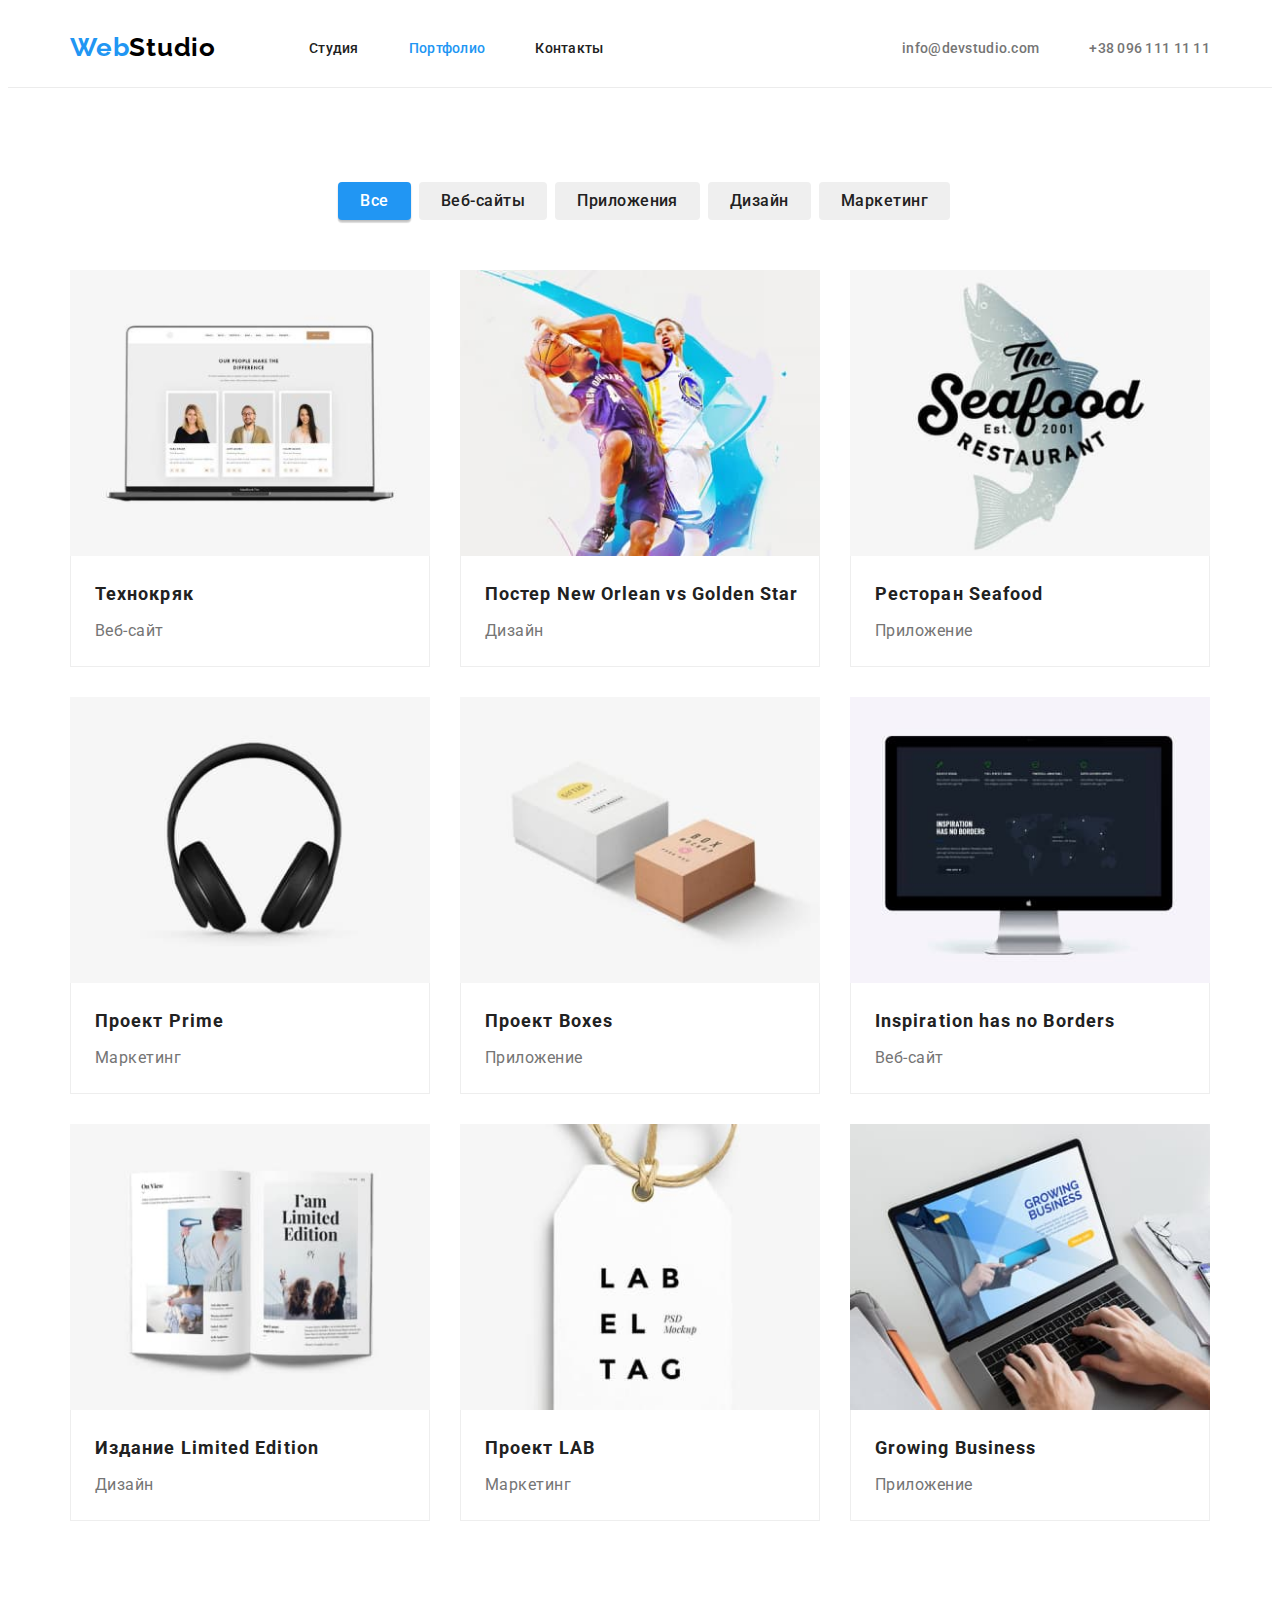
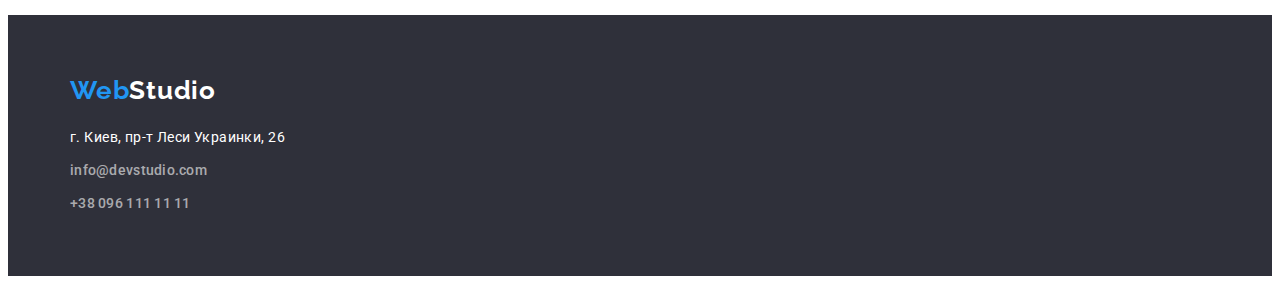
==== portfolio.html @ b9862cbe "adds  previous files" ====
<!DOCTYPE html>
<html lang="ru">
<head>
    <meta charset="UTF-8">
    <meta http-equiv="X-UA-Compatible" content="IE=edge">
    <meta name="viewport" content="width=device-width, initial-scale=1.0">
    <title>Портфолио</title>
    <link rel="preconnect" href="https://fonts.googleapis.com">
    <link rel="preconnect" href="https://fonts.gstatic.com" crossorigin>
    <link href="https://fonts.googleapis.com/css2?family=Raleway:wght@700&family=Roboto:wght@400;500;700;900&display=swap"
        rel="stylesheet">
        <link rel="stylesheet" href="https://cdnjs.cloudflare.com/ajax/libs/modern-normalize/1.1.0/modern-normalize.min.css"
            integrity="sha512-wpPYUAdjBVSE4KJnH1VR1HeZfpl1ub8YT/NKx4PuQ5NmX2tKuGu6U/JRp5y+Y8XG2tV+wKQpNHVUX03MfMFn9Q=="
            crossorigin="anonymous" referrerpolicy="no-referrer" />
        <link rel="stylesheet" href="./css/styles.css">
</head>
<body>
    
<!--Header-->
<header class="site-header">
    <div class="container header-container">
    <nav class="nav">
    <div class="header-navigation">
            <a href="./index.html" class="link-logo link logo-header"><span class="accent-logo">Web</span><span
                class="part-logo">Studio</span></a>
        <ul class="list-nav list header-list">
            <li class="item-nav"><a href="./index.html" class="link">Студия</a></li>
            <li class="item-nav"><a href="./portfolio.html" class="link current">Портфолио</a></li>
            <li class="item-nav"><a href="" class="link">Контакты</a></li>
        </ul>
    </div>
    </nav>
    <ul class="list-direction list header-list-direction">
        <li class="item item-direction"><a href="mailto:info@devstudio.com" class="link">info@devstudio.com</a></li>
        <li class="item item-direction"><a href="tel:+380961111111" class="link">+38 096 111 11 11</a></li>
    </ul>
    </div>
</header>
    <main>
        <!--Section Projects-->
        <section class="projects section">
            <div class="container">
        <ul class="list-filters list"> 
            <li class="item"> <button type="button" class="button-projects button current">Все</button></li>
            <li class="item"><button type="button" class="button-projects button">Веб-сайты</button></li>
            <li class="item"><button type="button" class="button-projects button">Приложения</button></li>
            <li class="item"><button type="button" class="button-projects button">Дизайн</button></li>
            <li class="item"><button type="button" class="button-projects button">Маркетинг</button></li>
        </ul>
        
        <ul class="list-projects list">
                <li class="item item-projects">
                    
                    <a class="link"> <img src="./images-portfolio/technokrjak.jpg" alt="ноутбук с презентацией" width="370" height="294" class="picture-projects">
                    <div class="projects-content">
                        <h2 class="title-projects title">Технокряк</h2>
                    <p class="text">Веб-сайт</p>
                    </div>
                    </a>
                    </li>
                    <li class="item item-projects">
                        <a class="link"> <img src="./images-portfolio/poster.jpg" alt="мужчины играют в баскетбол" width="370" height="294" class="picture-projects">
                        <div class="projects-content">
                            <h2 class="title-projects title">Постер <span lang="en">New Orlean vs Golden Star</span></h2>
                        <p class="text">Дизайн</p>
                    </div>
                    </a>
                        
                    </li>
                        <li class="item item-projects">
        
                            <a class="link"> <img src="./images-portfolio/restaurant.jpg" alt="рыба и логотип ресторана" width="370" height="294" class="picture-projects">
                            <div class="projects-content">
                                <h2 class="title-projects title">Ресторан Seafood</h2>
                            <p class="text">Приложение</p>
                            </div>
                            </a>
                            
                        </li>
                            <li class="item item-projects">
                                
                                <a class="link"> <img src="./images-portfolio/prime.jpg" alt="наушники" width="370" height="294" class="picture-projects">
                                <div class="projects-content">
                                    <h2 class="title-projects title">Проект Prime</h2>
                                <p class="text">Маркетинг</p>
                                </div>
                                </a>
                                
                            </li>
                                <li class="item item-projects">

                                    <a class="link"> <img src="./images-portfolio/boxes.jpg" alt="две коробки" width="370" height="294" class="picture-projects">
                                    <div class="projects-content">
                                        <h2 class="title-projects title">Проект Boxes</h2>
                                    <p class="text">Приложение</p>
                                    </div>
                                    </a>
                                    
                                </li>
                                    <li class="item item-projects">
                                        
                                        <a class="link"> <img src="./images-portfolio/inspiration.jpg" alt="монитор с презентацией" width="370" height="294" class="picture-projects">
                                        <div class="projects-content">
                                            <h2 lang="en" class="title-projects title">Inspiration has no Borders</h2>
                                            <p class="text">Веб-сайт</p>
                                        </div>
                                        </a>
                                        
                                    </li>
                                        <li class="item item-projects">
                                            
                                            <a class="link"> <img src="./images-portfolio/limited-edition.jpg" alt="разворот журнала" width="370" height="294" class="picture-projects">
                                            <div class="projects-content">
                                                <h2 class="title-projects title">Издание <span lang="en"> Limited Edition</span></h2>
                                                <p class="text">Дизайн</p>
                                            </div>
                                            </a>
                                            
                                        </li>
                                            <li class="item item-projects">
                                                
                                                <a class="link"> <img src="./images-portfolio/lab.jpg" alt="бирка с надписью" width="370" height="294" class="picture-projects">
                                                <div class="projects-content">
                                                    <h2 class="title-projects title">Проект <span lang="en">LAB</span></h2>
                                                    <p class="text">Маркетинг</p>
                                                </div>
                                                </a>
                                                
                                            </li>
                                                <li class="item item-projects">
                                                    
                                                    <a class="link"> <img src="./images-portfolio/growing-bussines.jpg" alt="работа на ноутбуке" width="370" height="294" class="picture-projects">
                                                    <div class="projects-content">
                                                        <h2 lang="en" class="title-projects title">Growing Business</h2>
                                                        <p class="text">Приложение</p>
                                                    </div>
                                                    </a>
                                                    
                                                </li>
        </ul>
    </div>
        </section>
    </main>
<!--Footer-->
    <footer class="footer">
    <div class="container">
        <a href="./index.html" class="link-logo link logo-footer"><span class="accent-logo">Web</span><span
                class="part-logo">Studio</span></a>
        <address class="address footer-address">г. Киев, пр-т Леси Украинки, 26</address>
        <ul class="list-direction list">
            <li class="item footer-item"><a href="mailto:info@devstudio.com" class="link">info@devstudio.com</a></li>
            <li class="item footer-item"><a href="tel:+380961111111" class="link">+38 096 111 11 11</a></li>
        </ul>
    </div>
    </footer>

</body>
</html>
---- css/styles.css ----
:root {
  --primary-text-color: #757575;
  --secondary-text-color: #212121;
  --accent-text-color: #2196f3;
  --white-color: #ffffff;
  --background-aditional-color: #f5f4fa;
  --background-accent-color: #2f303a;
  --secondary-logo-color: #000000;
  --header-border-color: #ececec;
  --border-color: #eeeeee;
}
html {
  box-sizing: border-box;
}
*,
*::before,
*::after {
  box-sizing: inherit;
}
p,
h1,
h2,
h3,
h4,
h5,
h6 {
  margin: 0;
}

ul {
  margin: 0;
  padding: 0;
  list-style: none;
}
img {
  display: block;
  max-width: 100%;
  height: auto;
}
address {
  font-style: normal;
}
body {
  background-color: var(--white-color);
  color: var(--primary-text-color);
  font-family: Roboto, Sans-serif;
}
.title {
  color: var(--secondary-text-color);
}
.link {
  text-decoration: none;
}
.button {
  font-family: inherit;
  cursor: pointer;
}
.button:hover,
.button:focus {
  color: var(--white-color);
  background-color: var(--accent-text-color);
}
.container {
  width: 1170px;
  padding-left: 15px;
  padding-right: 15px;
  margin: 0 auto;
}
.title-container {
  margin-bottom: 50px;
}
.section {
  padding-top: 94px;
  padding-bottom: 94px;
}

/* ------------------------------------------------header---------------------------------*/

.header-container {
  display: flex;
  align-items: center;
  justify-content: space-between;
}
.header-navigation {
  display: flex;
  align-items: center;
}
.header-list {
  display: flex;
  align-items: center;
}
.header-list-direction {
  display: flex;
  align-items: center;
  margin-left: auto;
}
.site-header {
  border-bottom: 1px solid var(--header-border-color);
  padding-top: 24px;
  padding-bottom: 25px;
}

/*--------------------------------------------------logo-----------------------------------*/

.nav .link-logo {
  font-family: Raleway, sans-serif;
  font-weight: 700;
  font-size: 26px;
  line-height: 1.17;
  letter-spacing: 0.03em;
  text-decoration: none;
}
.accent-logo {
  color: var(--accent-text-color);
}
.part-logo {
  color: var(--secondary-logo-color);
}
.logo-header {
  margin-right: 93px;
}
/*------------------------------------------------navigation----------------------------------*/
.list-nav .link {
  color: var(--secondary-text-color);
  font-weight: 500;
  font-size: 14px;
  line-height: 1.14;
  letter-spacing: 0.02em;
}
.item-nav {
  margin-right: 50px;
}
.item-nav:last-child {
  margin-right: 0;
}
.current.link {
  color: var(--accent-text-color);
}
.link:hover,
.link:focus {
  color: var(--accent-text-color);
}
/*------------------------------------------------direction----------------------------------*/
.list-direction .link {
  color: inherit;
  font-weight: 500;
  font-size: 14px;
  line-height: 1.14;
  letter-spacing: 0.02em;
}
.list-direction .link:hover,
.list-direction .link:focus {
  color: var(--accent-text-color);
}
.item-direction {
  margin-right: 50px;
}
.item-direction:last-child {
  margin-right: 0;
}
/*------------------------------------------------hero----------------------------------*/

.hero {
  background-color: var(--background-accent-color);
  padding-top: 200px;
  padding-bottom: 200px;
}
.hero-title {
  color: var(--white-color);
  background-color: var(--background-accent-color);
  font-weight: 900;
  font-size: 44px;
  line-height: 1.36;
  letter-spacing: 0.06em;
  text-align: center;
  text-transform: uppercase;
  margin-bottom: 30px;
  max-width: 696px;
  margin-left: auto;
  margin-right: auto;
}

.button-hero {
  display: block;
  margin: 0 auto;
  font-weight: 700;
  min-width: 200px;
  min-height: 50px;
  border-radius: 4px;
  padding: 10px 32px;
  cursor: pointer;
  background-color: var(--accent-text-color);
  color: var(--white-color);
}
/*------------------------------------------------Benefits----------------------------------*/
.benefits-title {
  font-weight: 700;
  font-size: 14px;
  line-height: 1.14;
  letter-spacing: 0.03em;
  text-transform: uppercase;
  color: var(--secondary-text-color);
  margin-bottom: 10px;
}
.benefits .text {
  font-size: 14px;
  line-height: 1.71;
  letter-spacing: 0.03em;
}

.list-benefits {
  display: flex;
  flex-wrap: wrap;
  margin-left: -30px;
}
.benefits-item {
  flex-basis: calc(100% / 4 - 30px);
  margin-left: 30px;
}
/*------------------------------------------------work----------------------------------*/
.work {
  padding-top: 0;
}
.work .title {
  font-weight: 700;
  font-size: 36px;
  line-height: 1.16;
  text-align: center;
  letter-spacing: 0.03em;
  color: var(--secondary-text-color);
  margin-bottom: 50px;
}
.list-work {
  display: flex;
  flex-wrap: wrap;
  margin-left: -30px;
  margin-top: -30px;
}
.item-work {
  flex-basis: calc(100% / 3 - 30px);
  margin-left: 30px;
  margin-top: 30px;
}
/*------------------------------------------------team----------------------------------*/
.team .title {
  font-weight: 700;
  font-size: 36px;
  line-height: 1.16;
  text-align: center;
  letter-spacing: 0.03em;
  color: var(--secondary-text-color);
}
.team-title {
  font-weight: 500;
  font-size: 16px;
  line-height: 1.18;
  text-align: center;
  letter-spacing: 0.03em;
  color: var(--secondary-text-color);
  margin-bottom: 10px;
}
.team .text {
  font-size: 16px;
  line-height: 1.18;
  text-align: center;
  letter-spacing: 0.03em;
}
.picture-team {
  display: block;
  max-width: 100%;
  height: auto;
}
.list-team {
  display: flex;
  flex-wrap: wrap;
  margin-left: -30px;
  margin-top: -30px;
}
.item-team {
  flex-basis: calc(100% / 4 - 30px);
  margin-left: 30px;
  margin-top: 30px;
}

.item-team-content {
  padding-top: 30px;
  padding-bottom: 30px;
  background: var(--white-color);
  box-shadow: 0px 1px 3px rgba(0, 0, 0, 0.12), 0px 1px 1px rgba(0, 0, 0, 0.14),
    0px 2px 1px rgba(0, 0, 0, 0.2);
  border-radius: 0px 0px 4px 4px;
}

/*------------------------------------------------footer----------------------------------*/
.footer .link-logo {
  font-family: Raleway, sans-serif;
  font-weight: 700;
  font-size: 26px;
  line-height: 1.19;
  letter-spacing: 0.03em;
  text-decoration: none;
}
.footer .accent-logo {
  color: var(--accent-text-color);
}
.footer .part-logo {
  color: var(--white-color);
}
.footer .address {
  font-weight: 400;
  font-size: 14px;
  line-height: 1.71;
  letter-spacing: 0.03em;
  color: var(--white-color);
}
.footer {
  background-color: var(--background-accent-color);
  padding-top: 60px;
  padding-bottom: 60px;
}

.footer .list-direction {
  font-size: 14px;
  font-weight: 400;
  line-height: 1.71;
  letter-spacing: 0.03em;
  color: rgba(255, 255, 255, 0.6);
}

.footer-address {
  margin-top: 20px;
  margin-bottom: 9px;
}
.footer-item {
  margin-bottom: 9px;
}
.footer-item:last-child {
  margin-bottom: 0;
}
/*------------------------------------------------Portfolio Projects----------------------------------*/
.projects {
  padding-top: 94px;
  padding-bottom: 94px;
}
.list-filters {
  display: flex;
  justify-content: center;
  margin-bottom: 50px;
}

.button-projects {
  border: none;
  display: inline-block;
  padding: 6px 22px;
  border-radius: 4px;
  font-weight: 500;
  font-size: 16px;
  line-height: 1.62;
  text-align: center;
  letter-spacing: 0.03em;
  color: var(--secondary-text-color);
  margin-left: 8px;
}
.current.button {
  color: var(--white-color);
  background-color: var(--accent-text-color);
  width: 73px;
  box-shadow: 0px 3px 1px rgba(0, 0, 0, 0.1), 0px 1px 2px rgba(0, 0, 0, 0.08),
    0px 2px 2px rgba(0, 0, 0, 0.12);
}
.title-projects {
  font-weight: 700;
  font-size: 18px;
  line-height: 2;
  letter-spacing: 0.06em;
  color: var(--secondary-text-color);
}
.list-projects .text {
  font-size: 16px;
  line-height: 1.87;
  letter-spacing: 0.03em;
  color: var(--primary-text-color);
}
.list-projects {
  display: flex;
  flex-wrap: wrap;
  margin-left: -30px;
  margin-top: -30px;
}
.item-projects {
  flex-basis: calc(100% / 3 - 30px);
  margin-left: 30px;
  margin-top: 30px;
}
.projects-content {
  padding-top: 20px;
  padding-bottom: 20px;
  padding-left: 24px;
  border-bottom: 1px solid var(--border-color);
  border-left: 1px solid var(--border-color);
  border-right: 1px solid var(--border-color);
}
.title-projects {
  margin-bottom: 4px;
}
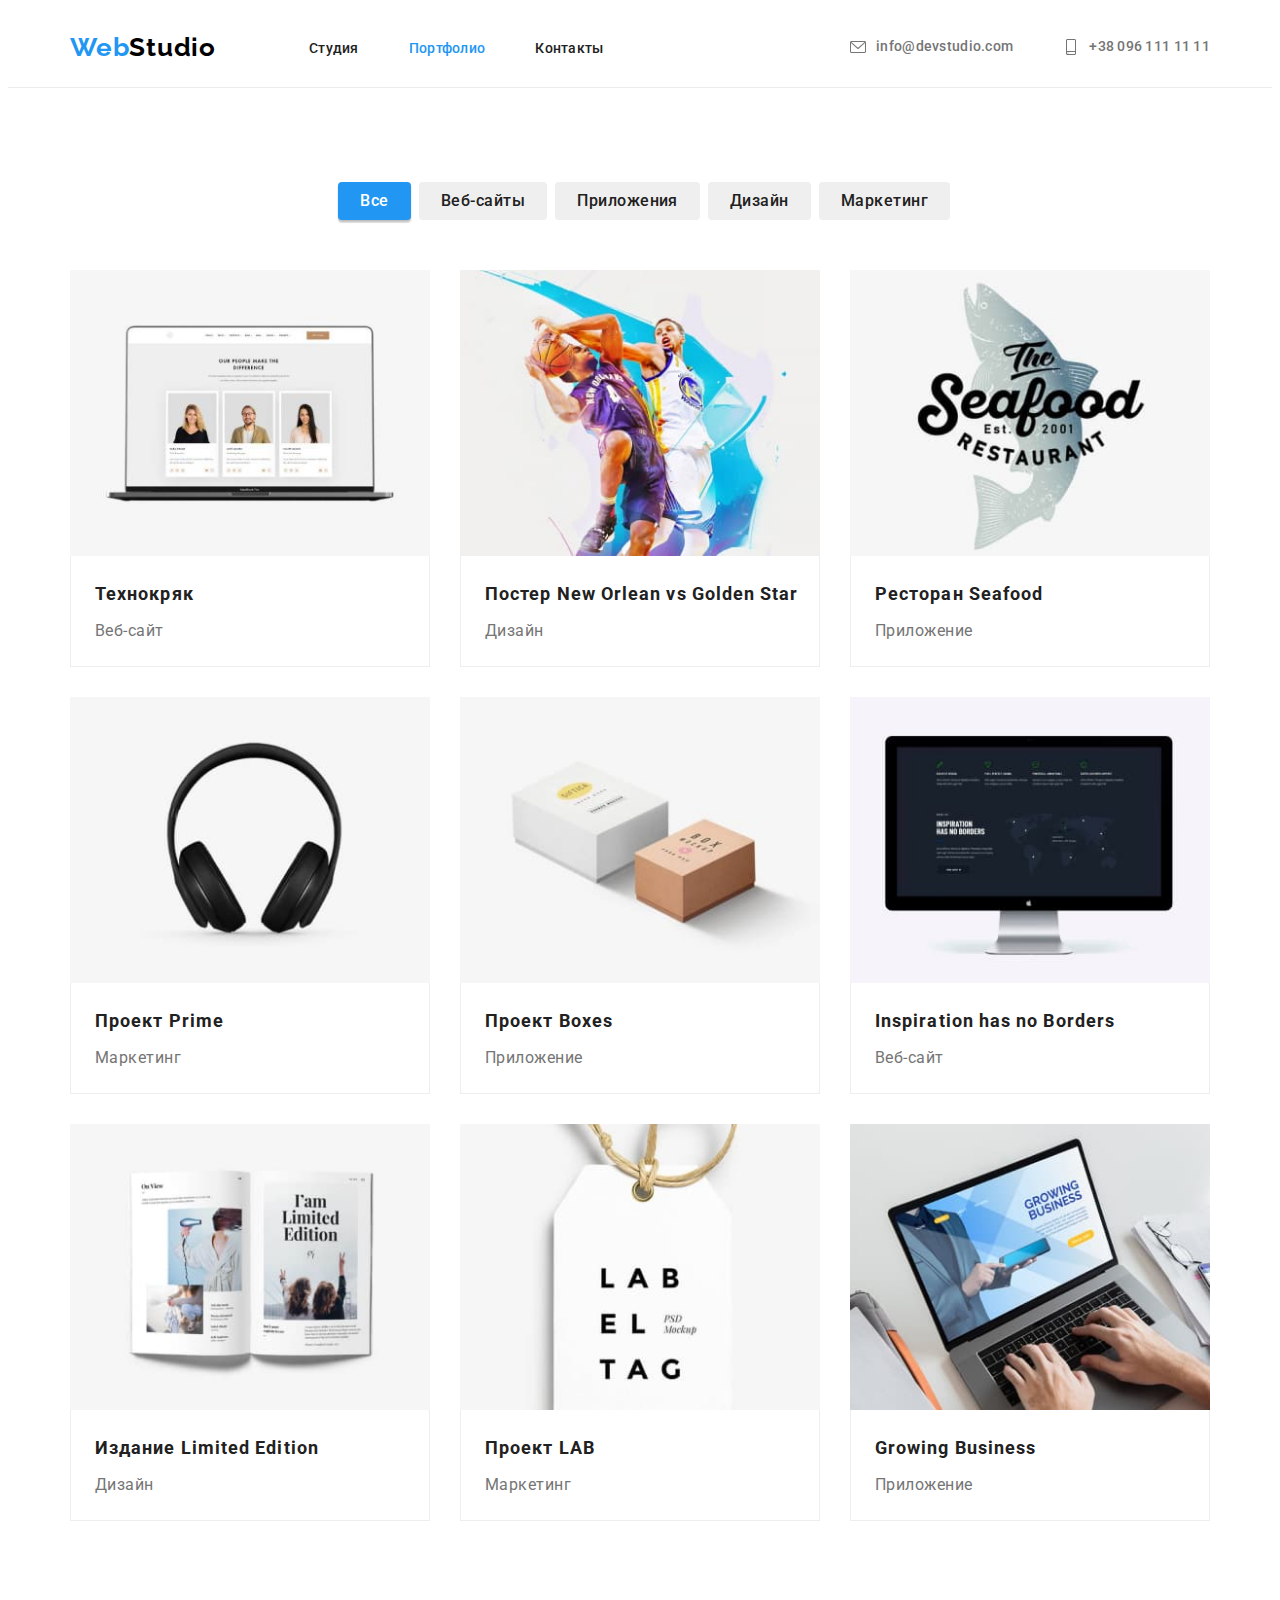
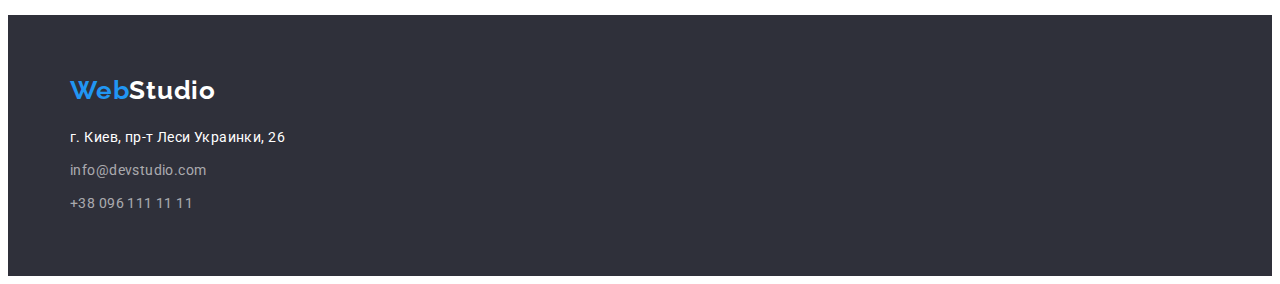
==== commit 6ad86f93: "adds svg in team section" ====
--- a/portfolio.html
+++ b/portfolio.html
@@ -24,15 +24,21 @@
             <a href="./index.html" class="link-logo link logo-header"><span class="accent-logo">Web</span><span
                 class="part-logo">Studio</span></a>
         <ul class="list-nav list header-list">
-            <li class="item-nav"><a href="./index.html" class="link">Студия</a></li>
-            <li class="item-nav"><a href="./portfolio.html" class="link current">Портфолио</a></li>
-            <li class="item-nav"><a href="" class="link">Контакты</a></li>
+            <li class="item-nav"><a href="./index.html" class="link-nav link">Студия</a></li>
+            <li class="item-nav"><a href="./portfolio.html" class="link-nav link current">Портфолио</a></li>
+            <li class="item-nav"><a href="" class="link-nav link">Контакты</a></li>
         </ul>
     </div>
     </nav>
     <ul class="list-direction list header-list-direction">
-        <li class="item item-direction"><a href="mailto:info@devstudio.com" class="link">info@devstudio.com</a></li>
-        <li class="item item-direction"><a href="tel:+380961111111" class="link">+38 096 111 11 11</a></li>
+        <li class="item item-direction"><a href="mailto:info@devstudio.com" class="link link-direction"> <svg
+                    class="direction-icon" width="16" height="16">
+                    <use href="./images/icons.svg#icon-envelope"></use>
+                </svg>info@devstudio.com</a></li>
+        <li class="item item-direction"><a href="tel:+380961111111" class="link link-direction"> <svg class="direction-icon"
+                    width="16" height="16">
+                    <use href="./images/icons.svg#icon-smartphone"></use>
+                </svg>+38 096 111 11 11</a></li>
     </ul>
     </div>
 </header>
@@ -148,8 +154,8 @@
                 class="part-logo">Studio</span></a>
         <address class="address footer-address">г. Киев, пр-т Леси Украинки, 26</address>
         <ul class="list-direction list">
-            <li class="item footer-item"><a href="mailto:info@devstudio.com" class="link">info@devstudio.com</a></li>
-            <li class="item footer-item"><a href="tel:+380961111111" class="link">+38 096 111 11 11</a></li>
+            <li class="item footer-item"><a href="mailto:info@devstudio.com" class="link link-footer">info@devstudio.com</a></li>
+            <li class="item footer-item"><a href="tel:+380961111111" class="link link-footer">+38 096 111 11 11</a></li>
         </ul>
     </div>
     </footer>
--- a/css/styles.css
+++ b/css/styles.css
@@ -8,6 +8,7 @@
   --secondary-logo-color: #000000;
   --header-border-color: #ececec;
   --border-color: #eeeeee;
+  --background-hero-color: #c4c4c4;
 }
 html {
   box-sizing: border-box;
@@ -73,7 +74,9 @@
   padding-top: 94px;
   padding-bottom: 94px;
 }
-
+svg {
+  fill: currentColor;
+}
 /* ------------------------------------------------header---------------------------------*/
 
 .header-container {
@@ -136,38 +139,60 @@
 .current.link {
   color: var(--accent-text-color);
 }
-.link:hover,
-.link:focus {
+.link-nav:hover,
+.link-nav:focus {
   color: var(--accent-text-color);
 }
 /*------------------------------------------------direction----------------------------------*/
-.list-direction .link {
+.link-direction {
+  display: flex;
+  align-items: center;
   color: inherit;
   font-weight: 500;
   font-size: 14px;
   line-height: 1.14;
   letter-spacing: 0.02em;
 }
-.list-direction .link:hover,
-.list-direction .link:focus {
-  color: var(--accent-text-color);
-}
+
 .item-direction {
+  display: flex;
   margin-right: 50px;
 }
 .item-direction:last-child {
   margin-right: 0;
 }
+.link-direction:hover,
+.link-direction:focus {
+  color: var(--accent-text-color);
+}
+.direction-icon {
+  fill: currentColor;
+  margin-right: 10px;
+}
+
 /*------------------------------------------------hero----------------------------------*/
 
 .hero {
-  background-color: var(--background-accent-color);
   padding-top: 200px;
   padding-bottom: 200px;
-}
+  max-width: 1600px;
+  min-height: 600px;
+  margin-left: auto;
+  margin-right: auto;
+  background-color: var(--background-hero-color);
+  background-image: linear-gradient(
+      to right,
+      rgba(47, 48, 58, 0.4),
+      rgba(47, 48, 58, 0.4)
+    ),
+    url("../images/background-hero.jpg");
+  background-size: cover;
+  background-repeat: no-repeat;
+  background-position: center;
+}
+
 .hero-title {
   color: var(--white-color);
-  background-color: var(--background-accent-color);
   font-weight: 900;
   font-size: 44px;
   line-height: 1.36;
@@ -212,10 +237,22 @@
   display: flex;
   flex-wrap: wrap;
   margin-left: -30px;
+  margin-top: -30px;
 }
 .benefits-item {
   flex-basis: calc(100% / 4 - 30px);
   margin-left: 30px;
+  margin-top: 30px;
+}
+.benefits-item-block {
+  display: flex;
+  max-width: 270px;
+  height: 120px;
+  background-color: #f5f4fa;
+  margin-bottom: 30px;
+}
+.benefits-icon {
+  margin: auto;
 }
 /*------------------------------------------------work----------------------------------*/
 .work {
@@ -242,6 +279,13 @@
   margin-top: 30px;
 }
 /*------------------------------------------------team----------------------------------*/
+.team {
+  max-width: 1600px;
+  min-height: 708px;
+  margin-left: auto;
+  margin-right: auto;
+  background-color: var(--background-aditional-color);
+}
 .team .title {
   font-weight: 700;
   font-size: 36px;
@@ -264,6 +308,7 @@
   line-height: 1.18;
   text-align: center;
   letter-spacing: 0.03em;
+  margin-bottom: 16px;
 }
 .picture-team {
   display: block;
@@ -290,7 +335,32 @@
     0px 2px 1px rgba(0, 0, 0, 0.2);
   border-radius: 0px 0px 4px 4px;
 }
-
+.team-social-list {
+  display: flex;
+  justify-content: center;
+}
+.team-social-item {
+  display: flex;
+  width: 44px;
+  height: 44px;
+}
+.team-social-item + .team-social-item {
+  margin-left: 10px;
+}
+.team-social-link {
+  width: 100%;
+  height: 100%;
+  border-radius: 50%;
+  display: flex;
+  align-items: center;
+  justify-content: center;
+  color: #afb1b8;
+}
+.team-social-link:hover,
+.team-social-link:focus {
+  background-color: var(--accent-text-color);
+  color: var(--white-color);
+}
 /*------------------------------------------------footer----------------------------------*/
 .footer .link-logo {
   font-family: Raleway, sans-serif;
@@ -336,6 +406,17 @@
 }
 .footer-item:last-child {
   margin-bottom: 0;
+}
+.link-footer {
+  font-weight: 400;
+  font-size: 14px;
+  line-height: 1.71;
+  letter-spacing: 0.03em;
+  color: rgba(255, 255, 255, 0.6);
+}
+.link-footer:hover,
+.link-footer:focus {
+  color: var(--accent-text-color);
 }
 /*------------------------------------------------Portfolio Projects----------------------------------*/
 .projects {
@@ -361,6 +442,15 @@
   color: var(--secondary-text-color);
   margin-left: 8px;
 }
+.button-projects:hover {
+  box-shadow: 0px 3px 1px rgba(0, 0, 0, 0.1), 0px 1px 2px rgba(0, 0, 0, 0.08),
+    0px 2px 2px rgba(0, 0, 0, 0.12);
+}
+.button-projects:focus {
+  box-shadow: 0px 3px 1px rgba(0, 0, 0, 0.1), 0px 1px 2px rgba(0, 0, 0, 0.08),
+    0px 2px 2px rgba(0, 0, 0, 0.12);
+}
+
 .current.button {
   color: var(--white-color);
   background-color: var(--accent-text-color);
@@ -368,6 +458,14 @@
   box-shadow: 0px 3px 1px rgba(0, 0, 0, 0.1), 0px 1px 2px rgba(0, 0, 0, 0.08),
     0px 2px 2px rgba(0, 0, 0, 0.12);
 }
+.current.button:hover {
+  box-shadow: 0px 3px 1px rgba(0, 0, 0, 0.1), 0px 1px 2px rgba(0, 0, 0, 0.08),
+    0px 2px 2px rgba(0, 0, 0, 0.12);
+}
+.current.button:focus {
+  box-shadow: 0px 3px 1px rgba(0, 0, 0, 0.1), 0px 1px 2px rgba(0, 0, 0, 0.08),
+    0px 2px 2px rgba(0, 0, 0, 0.12);
+}
 .title-projects {
   font-weight: 700;
   font-size: 18px;
@@ -391,6 +489,10 @@
   flex-basis: calc(100% / 3 - 30px);
   margin-left: 30px;
   margin-top: 30px;
+}
+.item-projects:hover {
+  box-shadow: 0px 3px 1px rgba(0, 0, 0, 0.1), 0px 1px 2px rgba(0, 0, 0, 0.08),
+    0px 2px 2px rgba(0, 0, 0, 0.12);
 }
 .projects-content {
   padding-top: 20px;
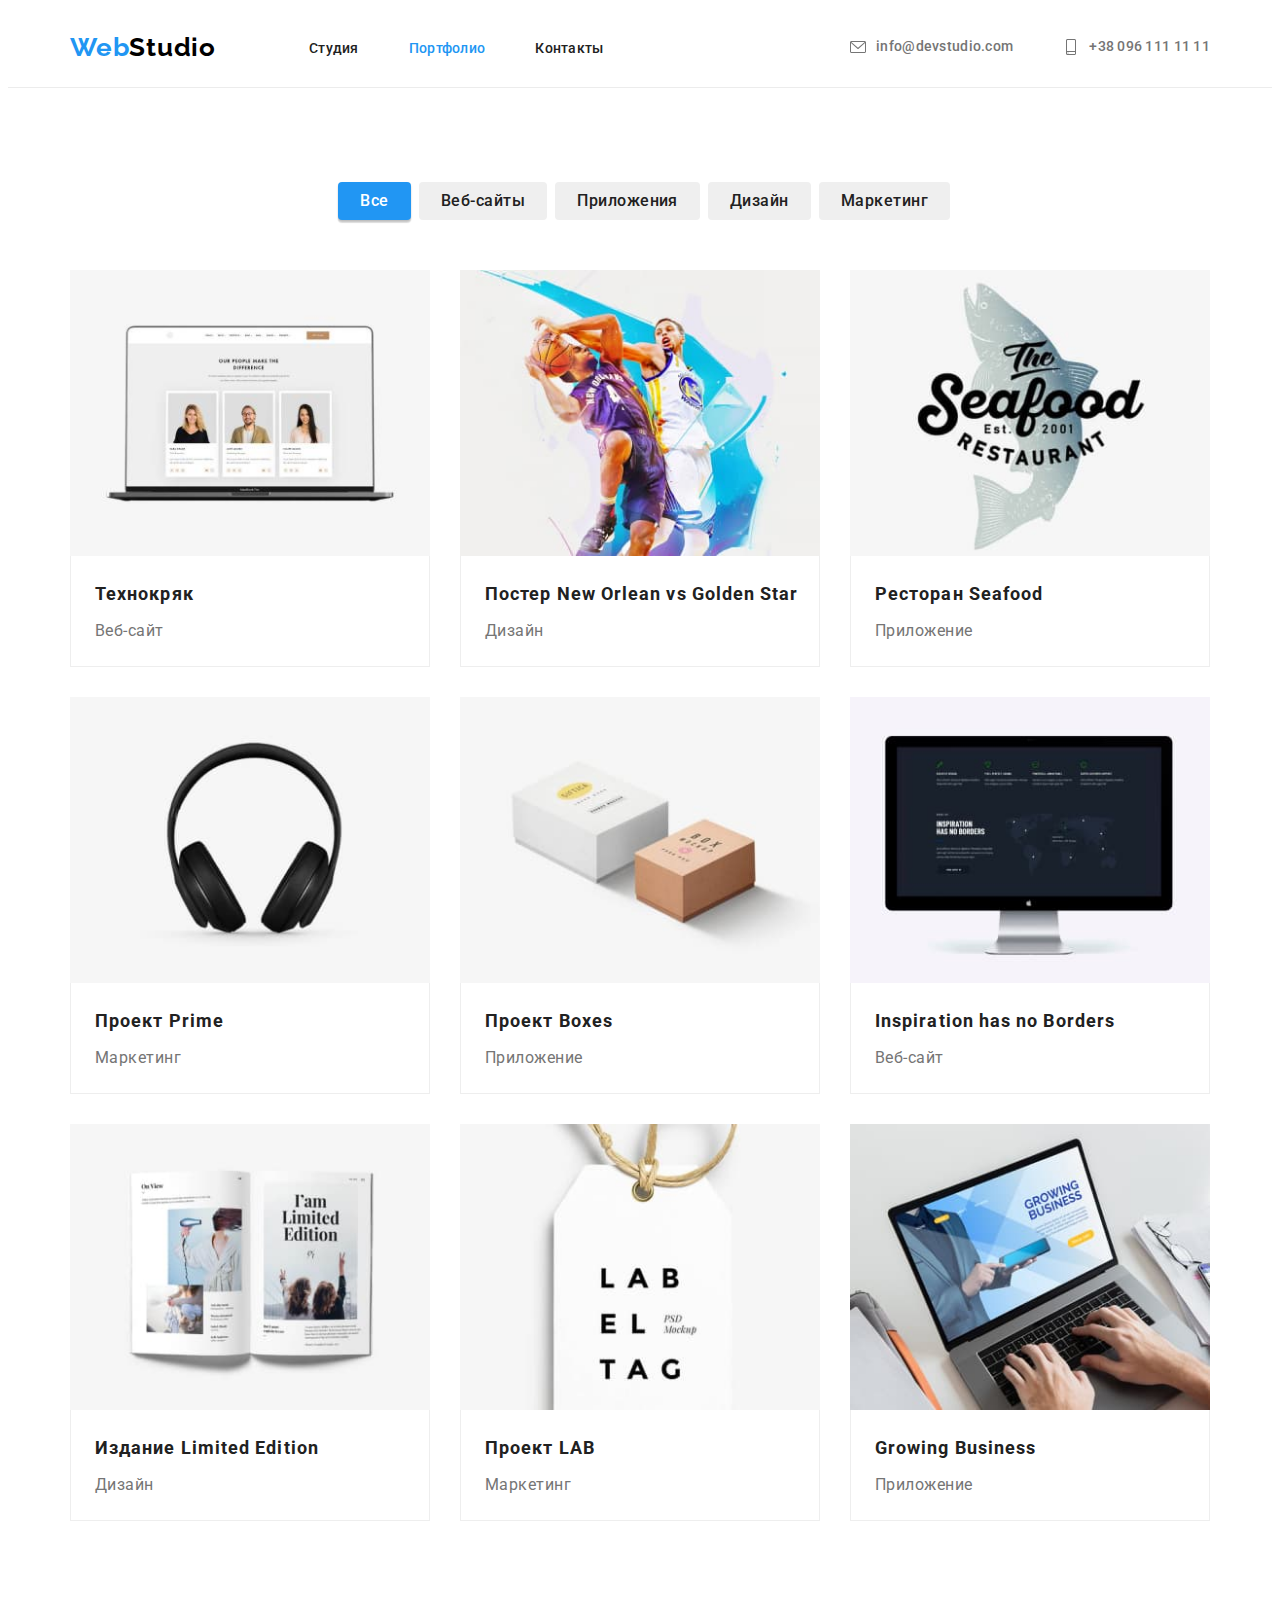
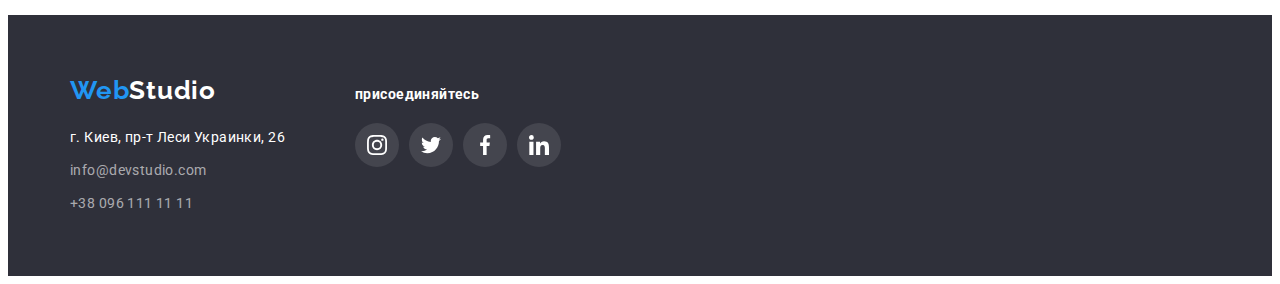
==== commit d4b097ed: "sets final changes" ====
--- a/portfolio.html
+++ b/portfolio.html
@@ -57,7 +57,7 @@
         <ul class="list-projects list">
                 <li class="item item-projects">
                     
-                    <a class="link"> <img src="./images-portfolio/technokrjak.jpg" alt="ноутбук с презентацией" width="370" height="294" class="picture-projects">
+                    <a class="link link-projects"> <img src="./images-portfolio/technokrjak.jpg" alt="ноутбук с презентацией" width="370" height="294" class="picture-projects">
                     <div class="projects-content">
                         <h2 class="title-projects title">Технокряк</h2>
                     <p class="text">Веб-сайт</p>
@@ -65,7 +65,7 @@
                     </a>
                     </li>
                     <li class="item item-projects">
-                        <a class="link"> <img src="./images-portfolio/poster.jpg" alt="мужчины играют в баскетбол" width="370" height="294" class="picture-projects">
+                        <a class="link link-projects"> <img src="./images-portfolio/poster.jpg" alt="мужчины играют в баскетбол" width="370" height="294" class="picture-projects">
                         <div class="projects-content">
                             <h2 class="title-projects title">Постер <span lang="en">New Orlean vs Golden Star</span></h2>
                         <p class="text">Дизайн</p>
@@ -75,7 +75,7 @@
                     </li>
                         <li class="item item-projects">
         
-                            <a class="link"> <img src="./images-portfolio/restaurant.jpg" alt="рыба и логотип ресторана" width="370" height="294" class="picture-projects">
+                            <a class="link link-projects"> <img src="./images-portfolio/restaurant.jpg" alt="рыба и логотип ресторана" width="370" height="294" class="picture-projects">
                             <div class="projects-content">
                                 <h2 class="title-projects title">Ресторан Seafood</h2>
                             <p class="text">Приложение</p>
@@ -85,7 +85,7 @@
                         </li>
                             <li class="item item-projects">
                                 
-                                <a class="link"> <img src="./images-portfolio/prime.jpg" alt="наушники" width="370" height="294" class="picture-projects">
+                                <a class="link link-projects"> <img src="./images-portfolio/prime.jpg" alt="наушники" width="370" height="294" class="picture-projects">
                                 <div class="projects-content">
                                     <h2 class="title-projects title">Проект Prime</h2>
                                 <p class="text">Маркетинг</p>
@@ -95,7 +95,7 @@
                             </li>
                                 <li class="item item-projects">
 
-                                    <a class="link"> <img src="./images-portfolio/boxes.jpg" alt="две коробки" width="370" height="294" class="picture-projects">
+                                    <a class="link link-projects"> <img src="./images-portfolio/boxes.jpg" alt="две коробки" width="370" height="294" class="picture-projects">
                                     <div class="projects-content">
                                         <h2 class="title-projects title">Проект Boxes</h2>
                                     <p class="text">Приложение</p>
@@ -105,7 +105,7 @@
                                 </li>
                                     <li class="item item-projects">
                                         
-                                        <a class="link"> <img src="./images-portfolio/inspiration.jpg" alt="монитор с презентацией" width="370" height="294" class="picture-projects">
+                                        <a class="link link-projects"> <img src="./images-portfolio/inspiration.jpg" alt="монитор с презентацией" width="370" height="294" class="picture-projects">
                                         <div class="projects-content">
                                             <h2 lang="en" class="title-projects title">Inspiration has no Borders</h2>
                                             <p class="text">Веб-сайт</p>
@@ -115,7 +115,7 @@
                                     </li>
                                         <li class="item item-projects">
                                             
-                                            <a class="link"> <img src="./images-portfolio/limited-edition.jpg" alt="разворот журнала" width="370" height="294" class="picture-projects">
+                                            <a class="link link-projects"> <img src="./images-portfolio/limited-edition.jpg" alt="разворот журнала" width="370" height="294" class="picture-projects">
                                             <div class="projects-content">
                                                 <h2 class="title-projects title">Издание <span lang="en"> Limited Edition</span></h2>
                                                 <p class="text">Дизайн</p>
@@ -125,7 +125,7 @@
                                         </li>
                                             <li class="item item-projects">
                                                 
-                                                <a class="link"> <img src="./images-portfolio/lab.jpg" alt="бирка с надписью" width="370" height="294" class="picture-projects">
+                                                <a class="link link-projects"> <img src="./images-portfolio/lab.jpg" alt="бирка с надписью" width="370" height="294" class="picture-projects">
                                                 <div class="projects-content">
                                                     <h2 class="title-projects title">Проект <span lang="en">LAB</span></h2>
                                                     <p class="text">Маркетинг</p>
@@ -135,7 +135,7 @@
                                             </li>
                                                 <li class="item item-projects">
                                                     
-                                                    <a class="link"> <img src="./images-portfolio/growing-bussines.jpg" alt="работа на ноутбуке" width="370" height="294" class="picture-projects">
+                                                    <a class="link link-projects"> <img src="./images-portfolio/growing-bussines.jpg" alt="работа на ноутбуке" width="370" height="294" class="picture-projects">
                                                     <div class="projects-content">
                                                         <h2 lang="en" class="title-projects title">Growing Business</h2>
                                                         <p class="text">Приложение</p>
@@ -149,15 +149,44 @@
     </main>
 <!--Footer-->
     <footer class="footer">
-    <div class="container">
-        <a href="./index.html" class="link-logo link logo-footer"><span class="accent-logo">Web</span><span
-                class="part-logo">Studio</span></a>
-        <address class="address footer-address">г. Киев, пр-т Леси Украинки, 26</address>
-        <ul class="list-direction list">
-            <li class="item footer-item"><a href="mailto:info@devstudio.com" class="link link-footer">info@devstudio.com</a></li>
-            <li class="item footer-item"><a href="tel:+380961111111" class="link link-footer">+38 096 111 11 11</a></li>
-        </ul>
-    </div>
+        <div class="container footer-container">
+            <div class="address-block">
+                <a href="./index.html" class="link-logo link logo-footer"><span class="accent-logo">Web</span><span
+                        class="part-logo">Studio</span></a>
+                <address class="address footer-address">г. Киев, пр-т Леси Украинки, 26</address>
+                <ul class="list-direction list">
+                    <li class="item footer-item"><a href="mailto:info@devstudio.com"
+                            class="link link-footer">info@devstudio.com</a></li>
+                    <li class="item footer-item"><a href="tel:+380961111111" class="link link-footer">+38 096 111 11 11</a>
+                    </li>
+                </ul>
+            </div>
+            <div class="join">
+                <h3 class="join-title">присоединяйтесь</h3>
+                <ul class="join-list list">
+                    <li class="join-item">
+                        <a href="" class="join-link link"> <svg class="join-icon" width="20" height="20">
+                                <use href="./images/icons.svg#icon-instagram"></use>
+                            </svg></a>
+                    </li>
+                    <li class="join-item">
+                        <a href="" class="join-link link"> <svg class="join-icon" width="20" height="20">
+                                <use href="./images/icons.svg#icon-twitter"></use>
+                            </svg></a>
+                    </li>
+                    <li class="join-item">
+                        <a href="" class="join-link link"> <svg class="join-icon" width="20" height="20">
+                                <use href="./images/icons.svg#icon-facebook"></use>
+                            </svg></a>
+                    </li>
+                    <li class="join-item">
+                        <a href="" class="join-link link"> <svg class="join-icon" width="20" height="20">
+                                <use href="./images/icons.svg#icon-linkedin"></use>
+                            </svg></a>
+                    </li>
+                </ul>
+            </div>
+        </div>
     </footer>
 
 </body>
--- a/css/styles.css
+++ b/css/styles.css
@@ -246,14 +246,14 @@
 }
 .benefits-item-block {
   display: flex;
+  justify-content: center;
+  align-items: center;
   max-width: 270px;
   height: 120px;
   background-color: #f5f4fa;
   margin-bottom: 30px;
 }
-.benefits-icon {
-  margin: auto;
-}
+
 /*------------------------------------------------work----------------------------------*/
 .work {
   padding-top: 0;
@@ -361,6 +361,51 @@
   background-color: var(--accent-text-color);
   color: var(--white-color);
 }
+/*------------------------------------------------clents----------------------------------*/
+.title-clients {
+  font-weight: 700;
+  font-size: 36px;
+  line-height: 1.16;
+  text-align: center;
+  letter-spacing: 0.03em;
+  color: var(--secondary-text-color);
+  margin-bottom: 50px;
+}
+.list-clients {
+  display: flex;
+  justify-content: center;
+  align-items: center;
+}
+.item-clients {
+  width: 170px;
+  height: 92px;
+  display: flex;
+  justify-content: center;
+  align-items: center;
+}
+
+.item-clients + .item-clients {
+  margin-left: 30px;
+}
+.link-clients {
+  width: 100%;
+  height: 100%;
+  border: 1px solid #afb1b8;
+  border-radius: 4px;
+  display: flex;
+  justify-content: center;
+  align-items: center;
+  color: #afb1b8;
+}
+.link-clients:hover,
+.link-clients:focus {
+  color: var(--accent-text-color);
+  border-color: var(--accent-text-color);
+}
+.icon-clients {
+  width: 106px;
+  height: 60px;
+}
 /*------------------------------------------------footer----------------------------------*/
 .footer .link-logo {
   font-family: Raleway, sans-serif;
@@ -387,8 +432,9 @@
   background-color: var(--background-accent-color);
   padding-top: 60px;
   padding-bottom: 60px;
-}
-
+  max-width: 1600px;
+  margin: 0 auto;
+}
 .footer .list-direction {
   font-size: 14px;
   font-weight: 400;
@@ -396,7 +442,6 @@
   letter-spacing: 0.03em;
   color: rgba(255, 255, 255, 0.6);
 }
-
 .footer-address {
   margin-top: 20px;
   margin-bottom: 9px;
@@ -417,6 +462,47 @@
 .link-footer:hover,
 .link-footer:focus {
   color: var(--accent-text-color);
+}
+.footer-container {
+  display: flex;
+  justify-content: start;
+  align-items: baseline;
+}
+.address-block {
+  margin-right: 70px;
+}
+.join-list {
+  display: flex;
+}
+.join-title {
+  font-style: 700;
+  font-size: 14px;
+  line-height: 1.14;
+  letter-spacing: 0.03em;
+  color: var(--white-color);
+  margin-bottom: 20px;
+  display: flex;
+}
+.join-item {
+  width: 44px;
+  height: 44px;
+}
+.join-link {
+  width: 100%;
+  height: 100%;
+  border-radius: 50%;
+  display: flex;
+  align-items: center;
+  justify-content: center;
+  background-color: rgba(255, 255, 255, 0.1);
+  color: var(--white-color);
+}
+.join-link:hover,
+.join-link:focus {
+  background-color: var(--accent-text-color);
+}
+.join-item + .join-item {
+  margin-left: 10px;
 }
 /*------------------------------------------------Portfolio Projects----------------------------------*/
 .projects {
@@ -490,7 +576,11 @@
   margin-left: 30px;
   margin-top: 30px;
 }
-.item-projects:hover {
+.link-projects {
+  display: inline-block;
+}
+.link-projects:hover {
+  cursor: pointer;
   box-shadow: 0px 3px 1px rgba(0, 0, 0, 0.1), 0px 1px 2px rgba(0, 0, 0, 0.08),
     0px 2px 2px rgba(0, 0, 0, 0.12);
 }
